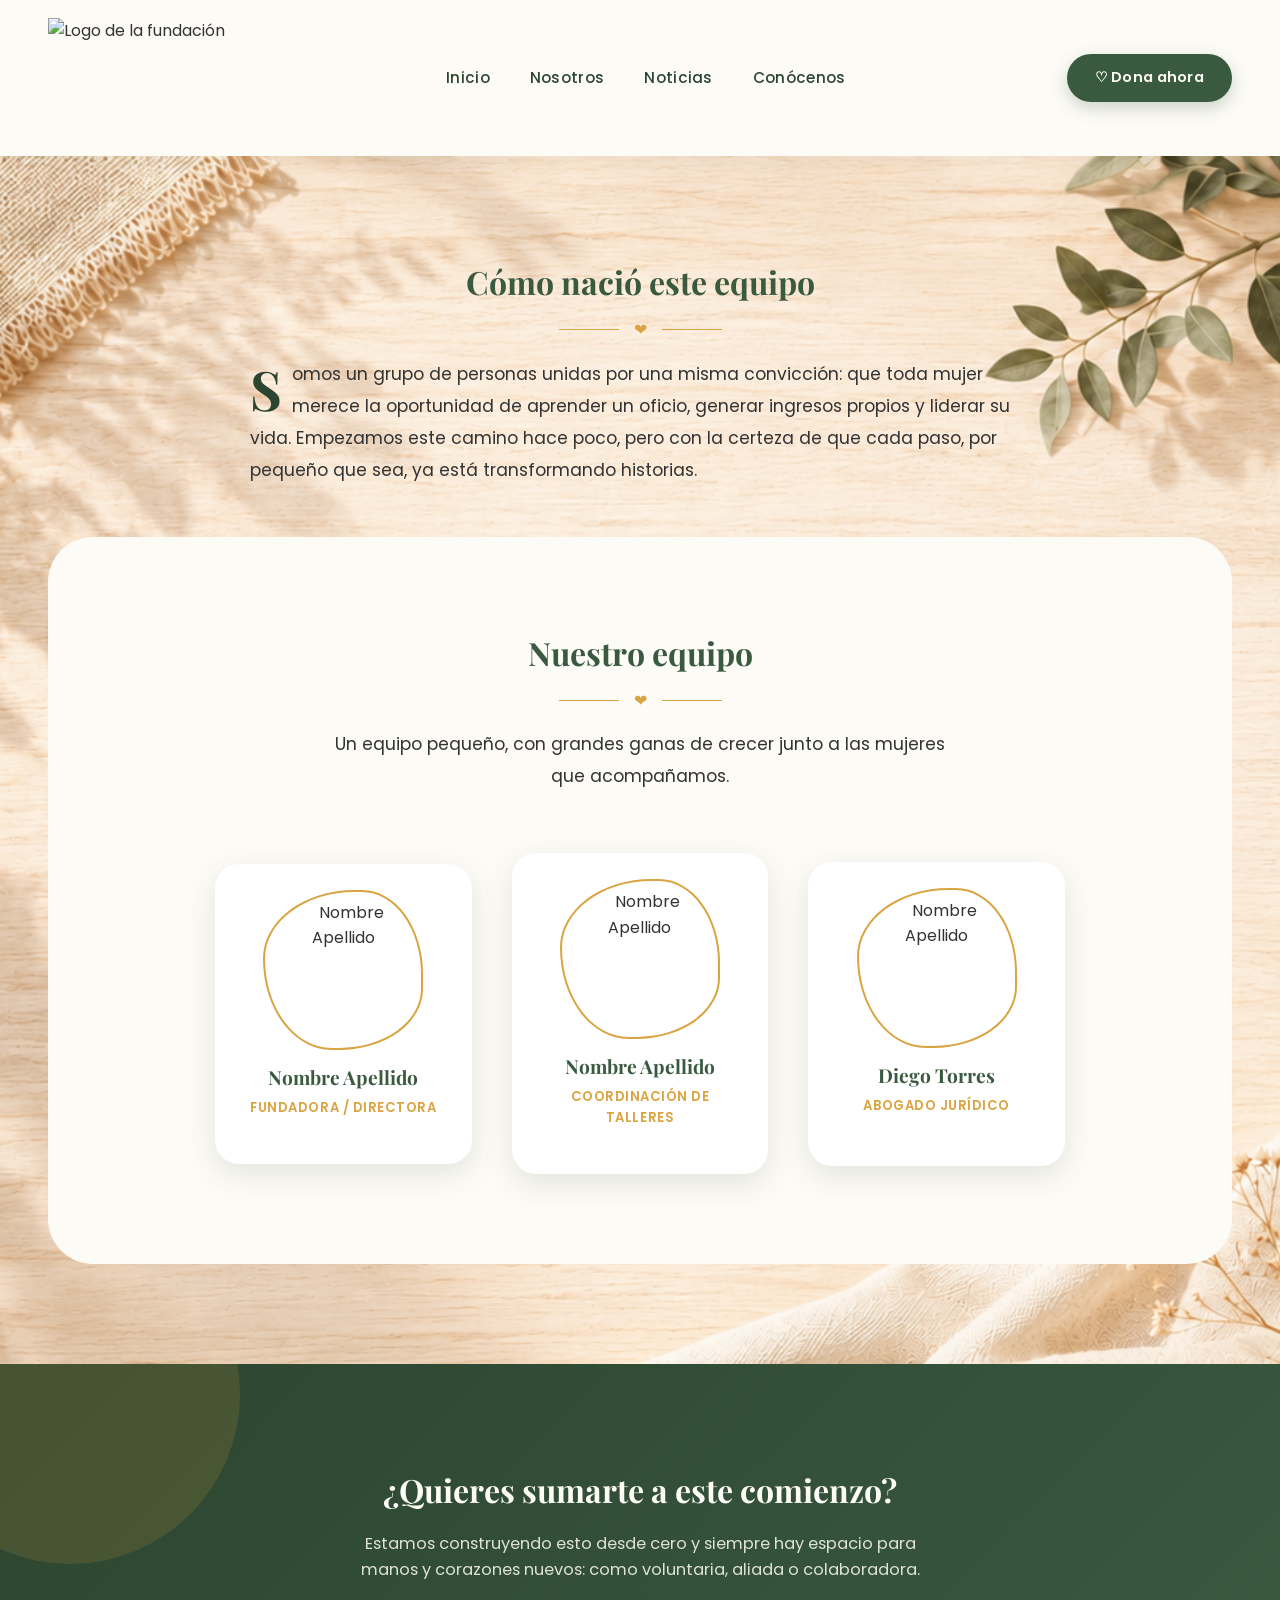
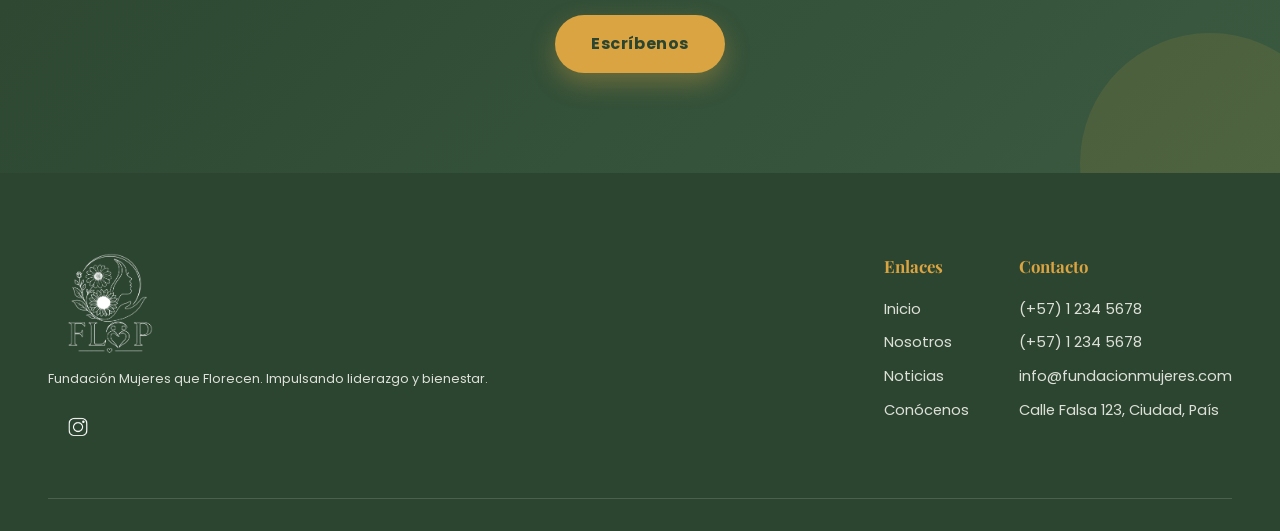
==== conocenos.html @ de9be303 "Primera subida del sitio" ====
<!DOCTYPE html>
<html lang="en">
<head>
    <meta charset="UTF-8">
    <meta name="viewport" content="width=device-width, initial-scale=1.0">
    <title>Document</title>
    <link rel="stylesheet" href="conocenos.css">
    <link rel="stylesheet" href="base.css">
    <link rel="stylesheet" hret="https://cdnjs.cloudflare.com/ajax/libs/font-awesome/6.5.1/css/all.min.css">
</head>
<body>
    <header>
        <img class="logo" src="img/logofundación2.png" alt="Logo de la fundación">
        <nav>
            <ul>
                <li><a href="index.html">Inicio</a></li>
                <li><a href="nosotros.html">Nosotros</a></li>
                <li><a href="noticias.html">Noticias</a></li>
                <li><a href="conocenos.html">Conócenos</a></li>
            </ul>
        </nav>
        <a href="#" class="boton">♡ Dona ahora</a>
    </header>

    <main>
        <!-- Historia breve / por qué nació -->
        <section id="origen-equipo" class="origen-equipo">
            <div class="contenido-origen">
                <div class="encabezado-origen">
                    <h2>Cómo nació este equipo</h2>
                    <div class="divisor" style="justify-content:center;">❤ </div>
                </div>
                <p>Somos un grupo de personas unidas por una misma convicción: que toda mujer merece la oportunidad de aprender un oficio, generar ingresos propios y liderar su vida. Empezamos este camino hace poco, pero con la certeza de que cada paso, por pequeño que sea, ya está transformando historias.</p>
            </div>
            <div id="equipo" class="equipo">
                <div class="encabezado-equipo">
                    <h2>Nuestro equipo</h2>
                    <div class="divisor" style="justify-content:center;">❤ </div>
                    <p class="bajada-equipo">Un equipo pequeño, con grandes ganas de crecer junto a las mujeres que acompañamos.</p>
                </div>

                <div class="equipo-grid">
                    <div class="card-persona">
                        <div class="foto-persona">
                            <img src="img/equipo/persona1.jpg" alt="Nombre Apellido">
                        </div>
                        <h3>Nombre Apellido</h3>
                        <span class="cargo-persona">Fundadora / Directora</span>
                    </div>

                    <div class="card-persona">
                        <div class="foto-persona">
                            <img src="img/equipo/persona2.jpg" alt="Nombre Apellido">
                        </div>
                        <h3>Nombre Apellido</h3>
                        <span class="cargo-persona">Coordinación de talleres</span>
                    </div>

                    <div class="card-persona">
                        <div class="foto-persona">
                            <img src="img/equipo/persona3.jpg" alt="Nombre Apellido">
                        </div>
                        <h3>Diego Torres</h3>
                        <span class="cargo-persona">Abogado JurÍdico</span>
                        <p></p>
                    </div>
                </div>
            </div>
        </section>
            
     

        <!-- Equipo -->

        <!-- Llamado a sumarse -->
        <section id="unete-equipo" class="unete-equipo">
            <div class="contenido-unete">
                <h2>¿Quieres sumarte a este comienzo?</h2>
                <p>Estamos construyendo esto desde cero y siempre hay espacio para manos y corazones nuevos: como voluntaria, aliada o colaboradora.</p>
                <a href="contactanos.html" class="boton boton-unete">Escríbenos</a>
            </div>
        </section>
    </main>


    <footer>
        <div class="footer-grid">
            <div class="footer-col" style="flex:1 1 220px">
                <div class="logo-footer">
                    <img src="img/logoFundación2.png" alt="Logo de la fundación">
                </div>
                <p style="font-size: 0.8rem;">Fundación Mujeres que Florecen. Impulsando liderazgo y bienestar.</p>
                <div class="redes-sociales">
                    <a href="#"><img src="img/instagram.png" alt="Instagram"></a>
                </div>
            </div>

            <div class="footer-col">
            <h3>Enlaces</h3>
                <ul>
                    <li><a href="index.html">Inicio</a></li>
                    <li><a href="nosotros.html">Nosotros</a></li>
                    <li><a href="noticias.html">Noticias</a></li>
                    <li><a href="conocenos.html">Conócenos</a></li>
                </ul>
            </div>

            <div class="footer-col">
                <h3>Contacto</h3>
                <ul>
                    <li>(+57) 1 234 5678</li>
                    <li>(+57) 1 234 5678</li>
                    <li>info@fundacionmujeres.com</li>
                    <li>Calle Falsa 123, Ciudad, País</li>
                </ul>
            </div>
        </div>
    </footer>
</body>
</html>
---- conocenos.css ----
/* ---------- ORIGEN DEL EQUIPO ---------- */
.origen-equipo{
  position: relative;
  width: 100%;
  background-image: url(img/fondo-como-nacio.png);
  background-size: cover;
  background-position: center;
  background-repeat: no-repeat;
  margin: 0 auto;
  padding: 100px 48px;
  text-align: center;
}
.origen-equipo::before{
  content: "";
  position: absolute;
  inset: 0;
  z-index: 0;
}

.origen-equipo .contenido-origen{
  position: relative;
  z-index: 1;
  max-width: 780px;
  margin: 0 auto;
}
 
.encabezado-origen h2{
  font-size: 2rem;
  margin-bottom: 10px;
}
 

.origen-equipo p{
  color: var(--texto);
  font-size: 1.08rem;
  line-height: 1.85;
}

.contenido-origen p{
  text-align: left;
}
 
.contenido-origen p::first-letter{
  font-family: 'Playfair Display', serif;
  font-size: 3.4rem;
  font-weight: 700;
  color: var(--verde-oscuro);
  float: left;
  line-height: 0.8;
  margin: 8px 10px 0 0;
}
 
/* ---------- EQUIPO ---------- */
.equipo{
  align-items: center;
  background: var(--crema);
  border-radius: 45px;
  max-width: 1200px;
  padding: 90px 13px;
  margin: 50px auto 0; /* antes tenías margin-top: 50px; esto centra horizontalmente */
}
 
.encabezado-equipo{
  text-align: center;
  max-width: 640px;
  margin: 0 auto 60px;
}
 
.encabezado-equipo h2{
  font-size: 2rem;
  margin-bottom: 10px;
}
 
.bajada-equipo{
  color: var(--gris);
  font-size: 1.02rem;
  text-align: center;
}
 
.equipo-grid{
  align-items: center;
  max-width: 850px;
  margin: 0 auto;
  display: grid;
  grid-template-columns: repeat(3, 1fr);
  gap: 40px;
}
 
.card-persona{
  background: var(--blanco);
  border-radius: 24px;
  padding: 36px 28px 32px;
  text-align: center;
  box-shadow: var(--sombra);
  transition: transform .35s ease, box-shadow .35s ease;
}
 
.card-persona:hover{
  transform: translateY(-8px);
  box-shadow: 0 20px 40px rgba(44,69,48,.16);
}
 
.foto-persona{
  position: relative;
  width: 140px;
  height: 140px;
  margin: 0 auto 22px;
}
 

.foto-persona::before{
  content:"";
  position:absolute;
  inset:-10px;
  border: 2px solid var(--dorado);
  border-radius: 60% 40% 55% 45% / 45% 55% 40% 60%;
}
 
.foto-persona img{
  width: 100%;
  height: 100%;
  object-fit: cover;
  border-radius: 60% 40% 55% 45% / 45% 55% 40% 60%;
  position: relative;
  z-index: 1;
}
 
.card-persona h3{
  font-size: 1.2rem;
  margin-bottom: 4px;
}
 
.cargo-persona{
  display: block;
  color: var(--dorado);
  font-weight: 600;
  font-size: .82rem;
  letter-spacing: .04em;
  text-transform: uppercase;
  margin-bottom: 14px;
}
 
.card-persona p{
  color: var(--gris);
  font-size: .95rem;
  margin-bottom: 18px;
}
 
/* ---------- LLAMADO A SUMARSE ---------- */
.unete-equipo{
  position: relative;
  overflow: hidden;
  background: linear-gradient(135deg, var(--verde-oscuro), var(--verde));
  padding: 100px 24px;
  text-align: center;
}
 
.unete-equipo::before{
  content:"";
  position:absolute;
  width:340px; height:340px;
  border-radius:50%;
  background: rgba(217,164,65,.15);
  top:-140px; left:-100px;
}
 
.unete-equipo::after{
  content:"";
  position:absolute;
  width:260px; height:260px;
  border-radius:50%;
  background: rgba(217,164,65,.12);
  bottom:-120px; right:-60px;
}
 
.contenido-unete{
  position: relative;
  z-index: 1;
  max-width: 560px;
  margin: 0 auto;
}
 
.unete-equipo h2{
  color: var(--crema);
  font-size: 2rem;
  margin-bottom: 16px;
}
 
.unete-equipo p{
  color: rgba(253,251,246,.85);
  font-size: 1.02rem;
  margin-bottom: 32px;
}
 
.unete-equipo .boton-unete{
  display: inline-block;
  background: var(--dorado);
  color: var(--verde-oscuro);
  font-weight: 700;
  letter-spacing: .03em;
  padding: 16px 36px;
  border-radius: 999px;
  transition: transform .3s ease, background .3s ease, color .3s ease, box-shadow .3s ease;
  box-shadow: 0 10px 24px rgba(217,164,65,.35);
}
 
.unete-equipo .boton-unete:hover{
  background: var(--crema);
  color: var(--verde-oscuro);
  transform: translateY(-3px);
}
 
/* ---------- RESPONSIVE ---------- */
@media (max-width: 960px){
  .intro-conocenos{ padding: 120px 24px 80px; }
  .origen-equipo{ padding: 40px 24px 90px; }
  .equipo{ padding: 90px 24px; }
}
 
@media (max-width: 600px){
  .intro-conocenos .titulo{ font-size: 2.1rem; }
  .equipo-grid{ grid-template-columns: 1fr; }
  .unete-equipo{ padding: 80px 24px; }
}

@media (max-width: 700px){
  .equipo-grid{
    grid-template-columns: 1fr; /* una sola columna en mobile */
  }
}
---- base.css ----
/* ---------- Variables ---------- */
@import url('https://fonts.googleapis.com/css2?family=Poppins:wght@300;400;500;600;700&family=Playfair+Display:ital,wght@0,500;0,600;0,700;1,500&display=swap');

 
:root{
  --verde: #3a5a40;
  --verde-oscuro: #2c4530;
  --dorado: #d9a441;
  --crema: #fdfbf6;
  --texto: #333333;
  --gris: #6b6b6b;
  --verde-claro: #eef3ea;
  --dorado-suave: #f4e3bb;
  --blanco: #ffffff;
  --sombra: 0 10px 30px rgba(44, 69, 48, 0.12);
}
 
*{ margin:0; padding:0; box-sizing:border-box; }
 
body{
  font-family: 'Poppins', sans-serif;
  color: var(--texto);
  background: var(--crema);
  line-height: 1.6;
  overflow-x: hidden;
}
 
h1, h2, h3{
  font-family: 'Playfair Display', serif;
  color: var(--verde);
}
 
a{ text-decoration:none; color:inherit; }
ul{ list-style:none; }
img{ max-width:100%; display:block; }
 
.contenedor{
  max-width: 1200px;
  margin: 0 auto;
  padding: 0 24px;
}
 
.divisor{
  display:flex;
  align-items:center;
  justify-content:center;
  gap: 15px;
  color: var(--dorado);
  margin: 0 auto 16px;
}
.divisor::before, .divisor::after{
  content:"";
  width:60px;
  height:1px;
  background: var(--dorado);
}
 
@media (prefers-reduced-motion: reduce){
  *{ animation:none !important; transition:none !important; }
}
 
/* ------------HEADER---------- */
header{
  position: sticky;
  top: 0;
  z-index: 100;
  display:flex;
  align-items:center;
  justify-content:space-between;
  gap: 24px;
  padding: 18px 48px;
  background: rgba(253, 251, 246, 0.85);
  backdrop-filter: blur(10px);
  box-shadow: 0 2px 20px rgba(44, 69, 48, 0.06);
}
 
header .logo{
  height: 120px;
  width: auto;
}
 
header nav ul{
  display:flex;
  gap: 40px;
  flex-wrap: wrap;
}
 
header nav a{
  position:relative;
  font-weight:500;
  font-size:.95rem;
  letter-spacing:.02em;
  color: var(--verde-oscuro);
  padding-bottom: 4px;
}
header nav a::after{
  content:"";
  position:absolute;
  left:0; bottom:0;
  width:0; height:2px;
  background: var(--dorado);
  transition: width .3s ease;
}
header nav a:hover::after{ width:100%; }
 
header .boton{
  background: var(--verde);
  color: var(--crema);
  padding: 12px 28px;
  border-radius: 999px;
  font-weight:600;
  font-size:.9rem;
  letter-spacing:.02em;
  white-space: nowrap;
  transition: transform .3s ease, background .3s ease, box-shadow .3s ease;
  box-shadow: 0 6px 16px rgba(58,90,64,.25);
}
header .boton:hover{
  background: var(--verde-oscuro);
  transform: translateY(-2px);
  box-shadow: 0 10px 22px rgba(58,90,64,.35);
}
/* --------footer-------*/
footer{
  background: var(--verde-oscuro);
  color: rgba(253,251,246,.85);
  padding: 80px 48px 32px;
}
 
.footer-grid{
  max-width: 1300px;
  margin: 0 auto;
  display:flex;
  flex-wrap: wrap;
  gap: 50px;
  padding-bottom: 50px;
  border-bottom: 1px solid rgba(253,251,246,.15);
}
 
.logo-footer img{
  height: 100px;
  margin-bottom: 16px;
  filter: brightness(0) invert(1);
}
 
.footer-col h3{
  color: var(--dorado);
  font-size: 1.05rem;
  margin-bottom: 18px;
}
.footer-col ul li{
  margin-bottom: 10px;
  font-size: .92rem;
}
.footer-col a{ transition: color .25s ease; }
.footer-col a:hover{ color: var(--dorado); }
 
.redes-sociales{
  display:flex;
  gap: 14px;
  margin-top: 18px;
}
.redes-sociales img{
  width: 60px;
  filter: brightness(0) invert(1);
  transition: transform .3s ease;
}
.redes-sociales a:hover img{ transform: translateY(-3px); }
 
/* ---------RESPONSIVE----------*/
@media (max-width: 960px){
  header{ padding: 16px 24px; }
  header nav ul{ gap: 22px; }
 
  .hero{
    flex-direction: column;
    text-align: center;
    padding: 70px 24px 90px;
    gap: 50px;
  }
  .hero > div:first-child > p{ margin-inline: auto; }
 
  .quienes-somos{
    flex-direction: column;
    padding: 80px 24px;
    text-align: center;
  }
  .quienes-somos-texto p{ margin-inline: auto; }
 
  .lineas-de-accion{ padding: 70px 24px; }
}
 
@media (max-width: 600px){
  header{ flex-direction: column; gap: 14px; }
  header nav ul{ justify-content:center; gap: 16px; }
 
  .hero h1{ font-size: 2rem; }
  .hero-imagen::before,
  .hero-imagen img{ border-radius: 40% 60% 50% 50% / 50% 50% 40% 60%; }
 
  .correo input{ width: 100%; }
  .footer-grid{ flex-direction: column; gap: 36px; }
}
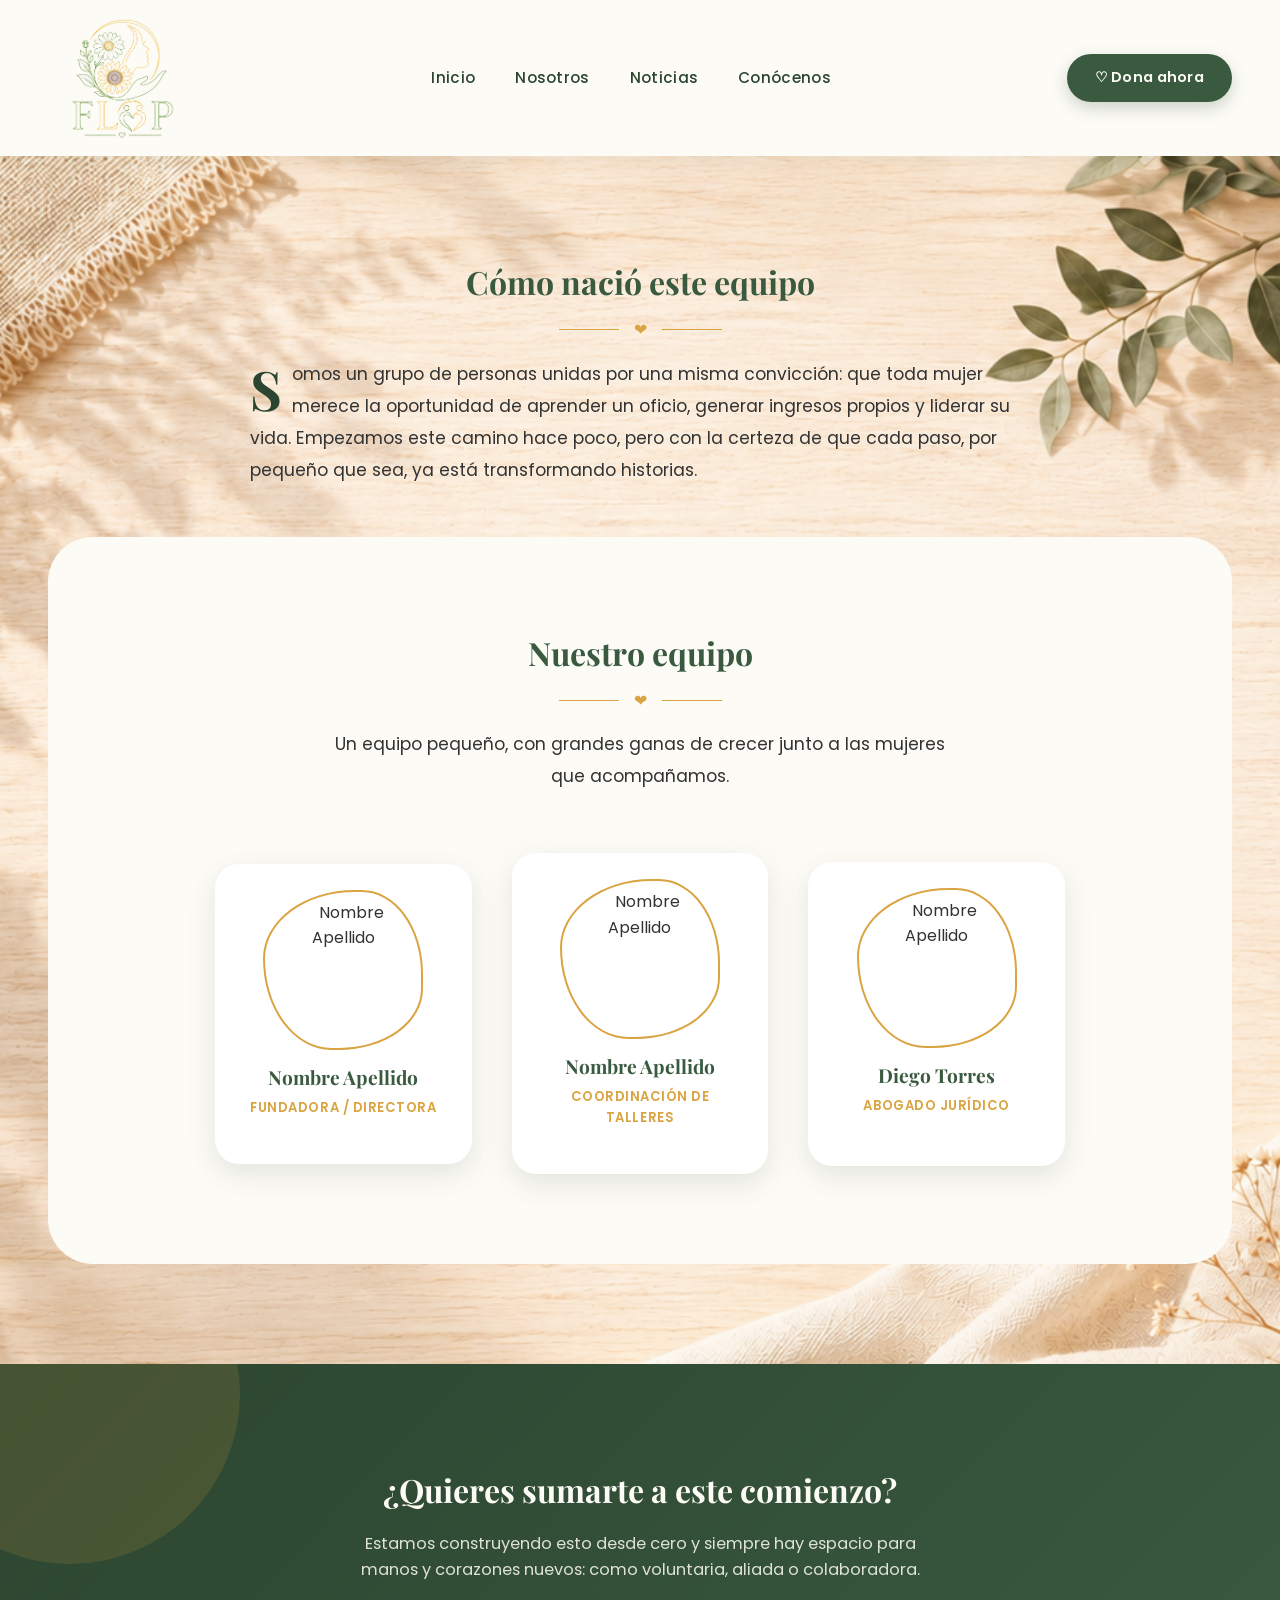
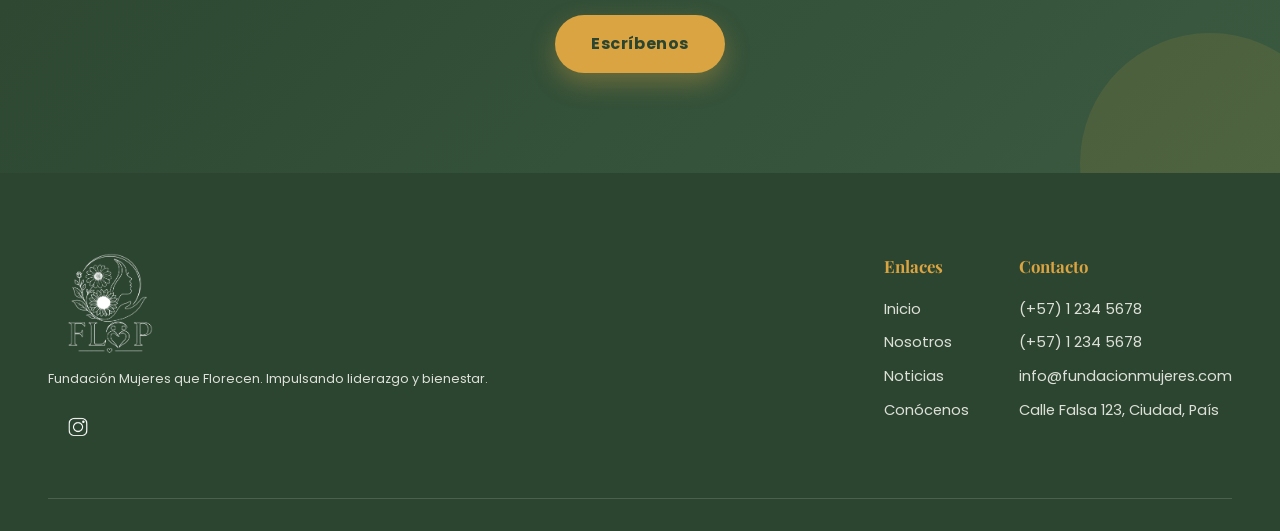
==== commit 30dee028: "se resuelven conflictos con el logo" ====
--- a/conocenos.html
+++ b/conocenos.html
@@ -10,7 +10,7 @@
 </head>
 <body>
     <header>
-        <img class="logo" src="img/logofundación2.png" alt="Logo de la fundación">
+        <img class="logo" src="img/logofundacion2.png" alt="Logo de la fundación">
         <nav>
             <ul>
                 <li><a href="index.html">Inicio</a></li>
@@ -87,7 +87,7 @@
         <div class="footer-grid">
             <div class="footer-col" style="flex:1 1 220px">
                 <div class="logo-footer">
-                    <img src="img/logoFundación2.png" alt="Logo de la fundación">
+                    <img src="img/logofundacion2.png" alt="Logo de la fundación">
                 </div>
                 <p style="font-size: 0.8rem;">Fundación Mujeres que Florecen. Impulsando liderazgo y bienestar.</p>
                 <div class="redes-sociales">
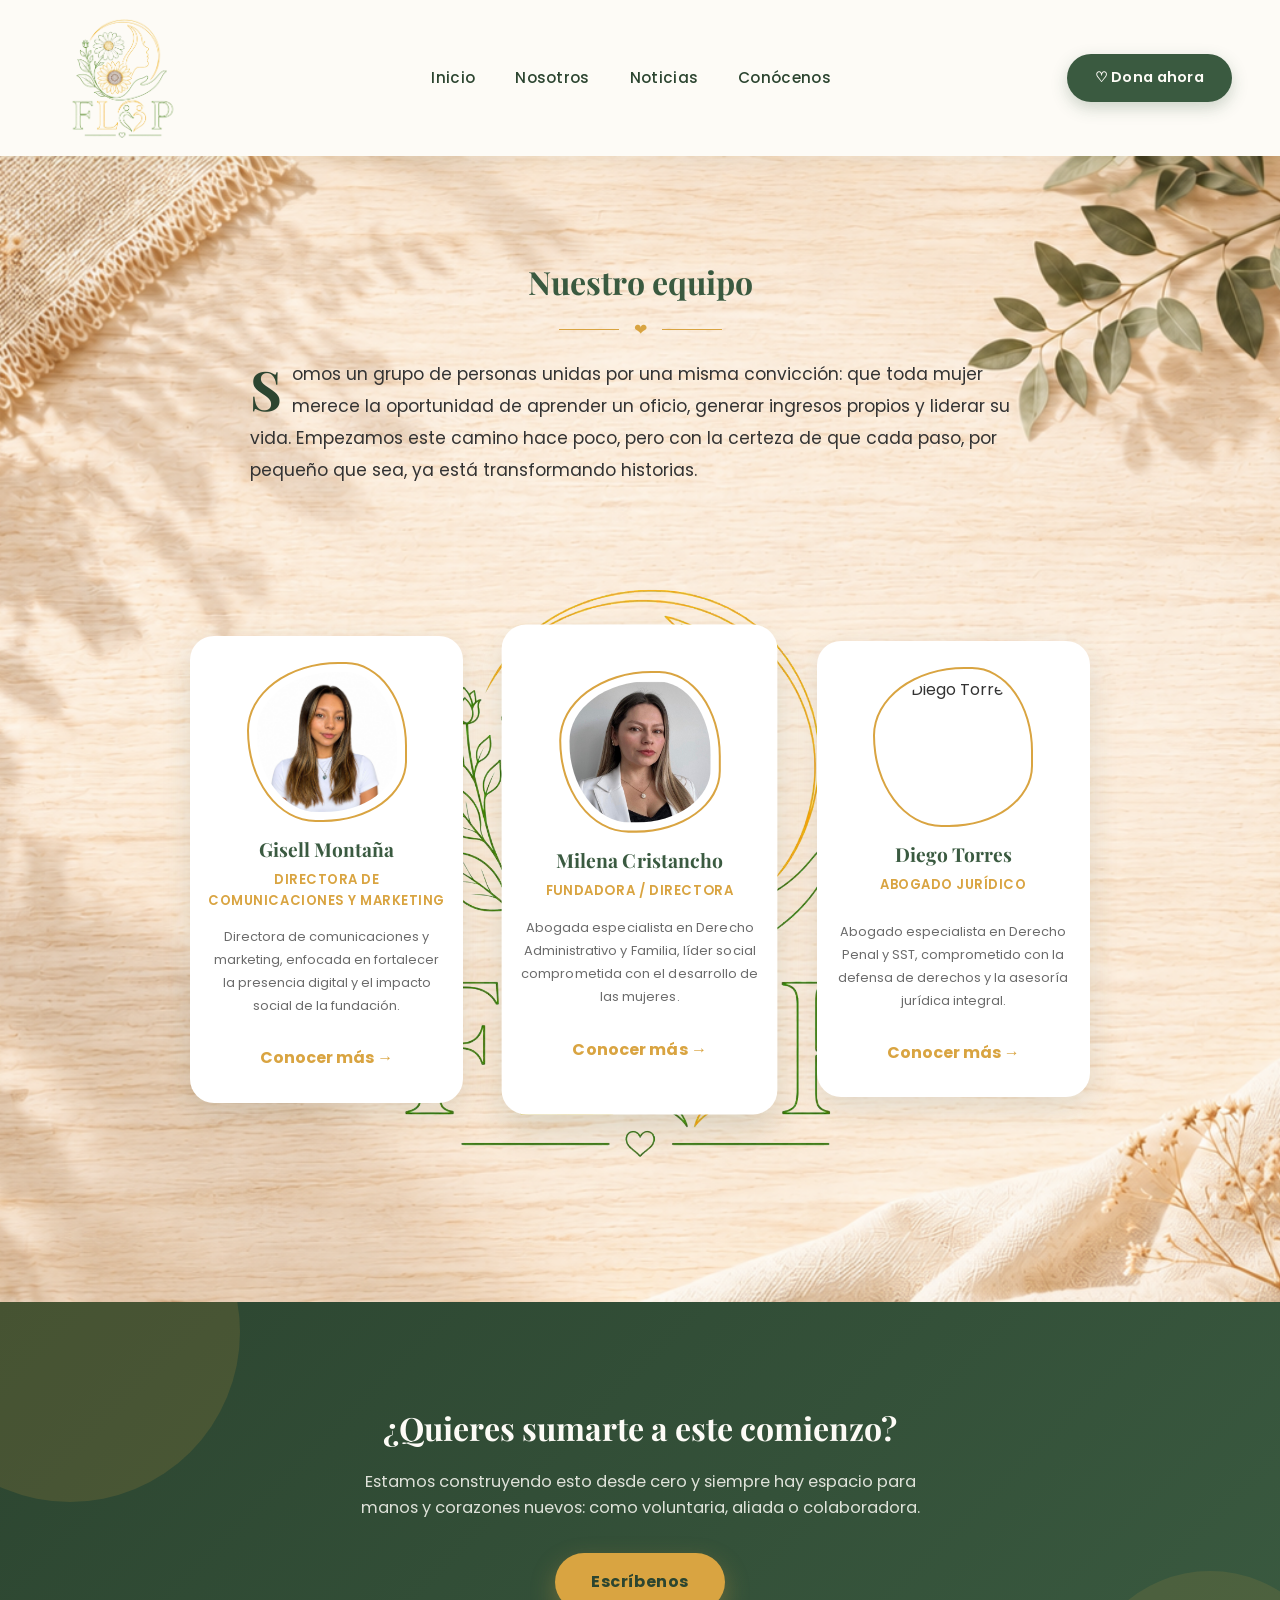
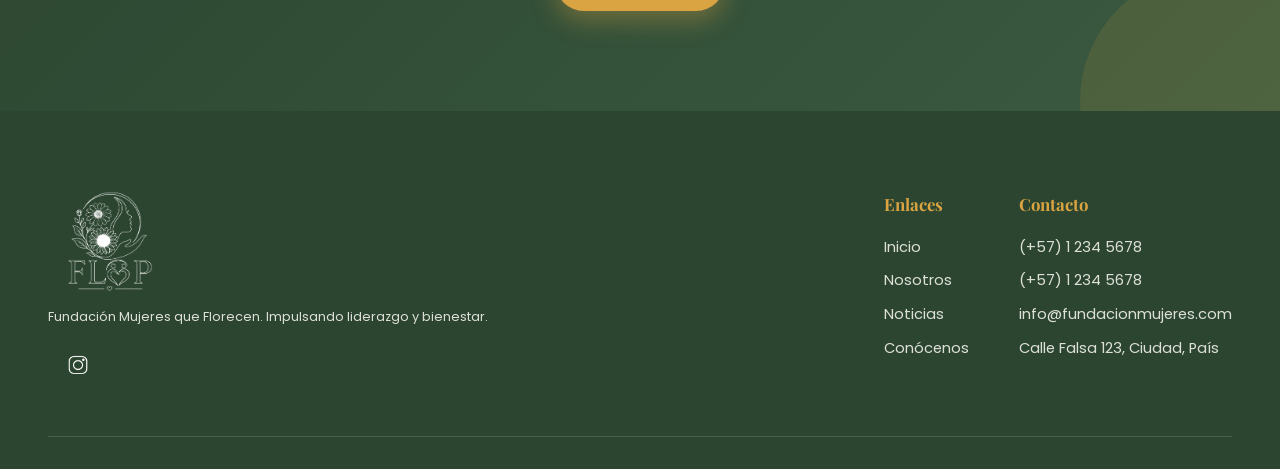
==== commit 82b3f024: "cambios en conócenos, agregado de un modal y la foto del index" ====
--- a/conocenos.html
+++ b/conocenos.html
@@ -6,7 +6,7 @@
     <title>Document</title>
     <link rel="stylesheet" href="conocenos.css">
     <link rel="stylesheet" href="base.css">
-    <link rel="stylesheet" hret="https://cdnjs.cloudflare.com/ajax/libs/font-awesome/6.5.1/css/all.min.css">
+    <link rel="stylesheet" href="https://cdnjs.cloudflare.com/ajax/libs/font-awesome/6.5.1/css/all.min.css">
 </head>
 <body>
     <header>
@@ -27,50 +27,50 @@
         <section id="origen-equipo" class="origen-equipo">
             <div class="contenido-origen">
                 <div class="encabezado-origen">
-                    <h2>Cómo nació este equipo</h2>
+                    <h2>Nuestro equipo</h2>
                     <div class="divisor" style="justify-content:center;">❤ </div>
                 </div>
                 <p>Somos un grupo de personas unidas por una misma convicción: que toda mujer merece la oportunidad de aprender un oficio, generar ingresos propios y liderar su vida. Empezamos este camino hace poco, pero con la certeza de que cada paso, por pequeño que sea, ya está transformando historias.</p>
             </div>
             <div id="equipo" class="equipo">
-                <div class="encabezado-equipo">
-                    <h2>Nuestro equipo</h2>
-                    <div class="divisor" style="justify-content:center;">❤ </div>
-                    <p class="bajada-equipo">Un equipo pequeño, con grandes ganas de crecer junto a las mujeres que acompañamos.</p>
-                </div>
-
                 <div class="equipo-grid">
-                    <div class="card-persona">
-                        <div class="foto-persona">
-                            <img src="img/equipo/persona1.jpg" alt="Nombre Apellido">
-                        </div>
-                        <h3>Nombre Apellido</h3>
-                        <span class="cargo-persona">Fundadora / Directora</span>
-                    </div>
 
                     <div class="card-persona">
                         <div class="foto-persona">
-                            <img src="img/equipo/persona2.jpg" alt="Nombre Apellido">
+                            <img src="img/foto1.jpeg" alt="Gisell Montaña">
                         </div>
-                        <h3>Nombre Apellido</h3>
-                        <span class="cargo-persona">Coordinación de talleres</span>
+                        <h3>Gisell Montaña</h3>
+                        <span class="cargo-persona">Directora de comunicaciones y marketing</span>
+                        <p>Directora de comunicaciones y marketing, enfocada en fortalecer la presencia digital y el impacto social de la fundación.</p>
+                            <a href="#" onclick="abrirModal('gisell'); return false" class="conocer-mas">
+                            Conocer más →
+                            </a>                    
                     </div>
-
                     <div class="card-persona">
                         <div class="foto-persona">
-                            <img src="img/equipo/persona3.jpg" alt="Nombre Apellido">
+                            <img src="img/foto2.jpeg" alt="Milena Cristancho">
+                        </div>
+                        <h3>Milena Cristancho</h3>
+                        <span class="cargo-persona">Fundadora / Directora</span>
+                        <p>Abogada especialista en Derecho Administrativo y Familia, líder social comprometida con el desarrollo de las mujeres.</p>
+                            <a href="#" onclick="abrirModal('milena'); return false" class="conocer-mas">
+                            Conocer más →
+                            </a>
+                    </div>
+                    <div class="card-persona">
+                        <div class="foto-persona">
+                            <img src="img/persona3.jpg" alt="Diego Torres">
                         </div>
                         <h3>Diego Torres</h3>
                         <span class="cargo-persona">Abogado JurÍdico</span>
-                        <p></p>
+                        <p>Abogado especialista en Derecho Penal y SST, comprometido con la defensa de derechos y la asesoría jurídica integral.</p>
+                        <a href="#" onclick="abrirModal('diego'); return false"; class="conocer-mas">
+                            Conocer más →
+                        </a> 
                     </div>
                 </div>
             </div>
         </section>
-            
-     
-
-        <!-- Equipo -->
 
         <!-- Llamado a sumarse -->
         <section id="unete-equipo" class="unete-equipo">
@@ -116,5 +116,27 @@
             </div>
         </div>
     </footer>
+
+<div id="modal" class="modal">
+
+    <div class="contenido-modal">
+
+        <span class="cerrar" onclick="cerrarModal()">
+            &times;
+        </span>
+
+        <img  id="modal-img" src="img/directora.jpg" alt="">
+
+        <h2 id="modal-nombre"></h2>
+
+        <h4 id="modal-cargo"></h4>
+
+        <p id="modal-texto">
+        </p>
+
+    </div>
+
+</div>
+<script src="script.js"></script>
 </body>
 </html>
--- a/conocenos.css
+++ b/conocenos.css
@@ -9,12 +9,21 @@
   margin: 0 auto;
   padding: 100px 48px;
   text-align: center;
+  overflow: hidden;
 }
 .origen-equipo::before{
   content: "";
   position: absolute;
   inset: 0;
   z-index: 0;
+  pointer-events: none;
+}
+
+.contenido-origen,
+.equipo,
+.card-persona{
+    position: relative;
+    z-index: 1;
 }
 
 .origen-equipo .contenido-origen{
@@ -52,8 +61,11 @@
  
 /* ---------- EQUIPO ---------- */
 .equipo{
+  background: url(img/logofundacion2.png);
+  background-size: 60% auto;
+  background-position: center;
+  background-repeat: no-repeat;
   align-items: center;
-  background: var(--crema);
   border-radius: 45px;
   max-width: 1200px;
   padding: 90px 13px;
@@ -70,29 +82,46 @@
   font-size: 2rem;
   margin-bottom: 10px;
 }
- 
-.bajada-equipo{
-  color: var(--gris);
-  font-size: 1.02rem;
-  text-align: center;
-}
- 
+
 .equipo-grid{
   align-items: center;
-  max-width: 850px;
+  max-width: 900px;
   margin: 0 auto;
   display: grid;
   grid-template-columns: repeat(3, 1fr);
   gap: 40px;
 }
- 
+
+.equipo-grid .card-persona:nth-child(2){
+  padding-top: 56px;
+  padding-bottom: 52px;
+  min-height: 280px;
+  transform: scale(1.01);
+  box-shadow: 0 16px 32px rgba(44,69,48,.14);
+}
+
+.equipo-grid .card-persona:not(:nth-child(2)){
+  min-height: 240px;
+  display: flex;
+  flex-direction: column;
+}
+
+.equipo-grid .card-persona:not(:nth-child(2)) .cargo-persona{
+  min-height: 2.4em;
+}
+
+.equipo-grid .card-persona:not(:nth-child(2)) p{
+  flex-grow: 1;
+}
+
 .card-persona{
   background: var(--blanco);
   border-radius: 24px;
-  padding: 36px 28px 32px;
+  padding: 36px 18px 32px;
   text-align: center;
   box-shadow: var(--sombra);
   transition: transform .35s ease, box-shadow .35s ease;
+  min-height: 220px;
 }
  
 .card-persona:hover{
@@ -142,8 +171,82 @@
  
 .card-persona p{
   color: var(--gris);
-  font-size: .95rem;
+  font-size: .8rem;
   margin-bottom: 18px;
+  line-height: 1.8;
+}
+
+.conocer-mas{
+  display: inline-block;
+  margin-top: 10px;
+  color: var(--dorado);
+  font-weight: 700;
+  text-decoration: none;
+  font-size: 1rem;
+  transition: .3s ease;
+}
+
+.conocer-mas:hover{
+  color: var(--verde-oscuro);
+}
+
+.modal{
+  display:none;
+  position:fixed;
+  top:0;
+  left:0;
+  width:100%;
+  height:100%;
+  background:rgba(0,0,0,.6);
+  justify-content:center;
+  align-items:center;
+  z-index:9999;
+  padding: 20px;
+}
+
+.contenido-modal{
+  background:white;
+  width:700px;
+  max-width:90%;
+  min-height: 420px;       /* nuevo: piso mínimo, para que textos cortos no se vean "flotando" */
+  max-height: 85vh;        /* nuevo: techo, para que textos largos no se salgan de la pantalla */
+  overflow-y: auto;        /* nuevo: si el texto no cabe, hace scroll interno en vez de desbordar */
+  border-radius:20px;
+  padding:40px;
+  position:relative;
+  text-align:center;
+  display: flex;            /* nuevo */
+  flex-direction: column;   /* nuevo */
+  justify-content: flex-start;  /* nuevo: centra el contenido cuando el texto es corto */
+  animation: aparecerModal .25s ease;  /* nuevo: transición suave al abrir */
+}
+
+@keyframes aparecerModal{
+  from{ opacity: 0; transform: translateY(-12px) scale(.97); }
+  to{ opacity: 1; transform: translateY(0) scale(1); }
+}
+
+.contenido-modal img{
+  width:170px;
+  height:170px;
+  border-radius:50%;
+  object-fit:cover;
+  margin-bottom:10px auto 20px;
+  flex-shrink: 0;
+}
+
+.cerrar{
+  position:absolute;
+  right:25px;
+  top:15px;
+  font-size:35px;
+  cursor:pointer;
+}
+
+.contenido-modal p{
+  line-height:1.8;
+  margin-top:20px;
+  text-align:justify;
 }
  
 /* ---------- LLAMADO A SUMARSE ---------- */
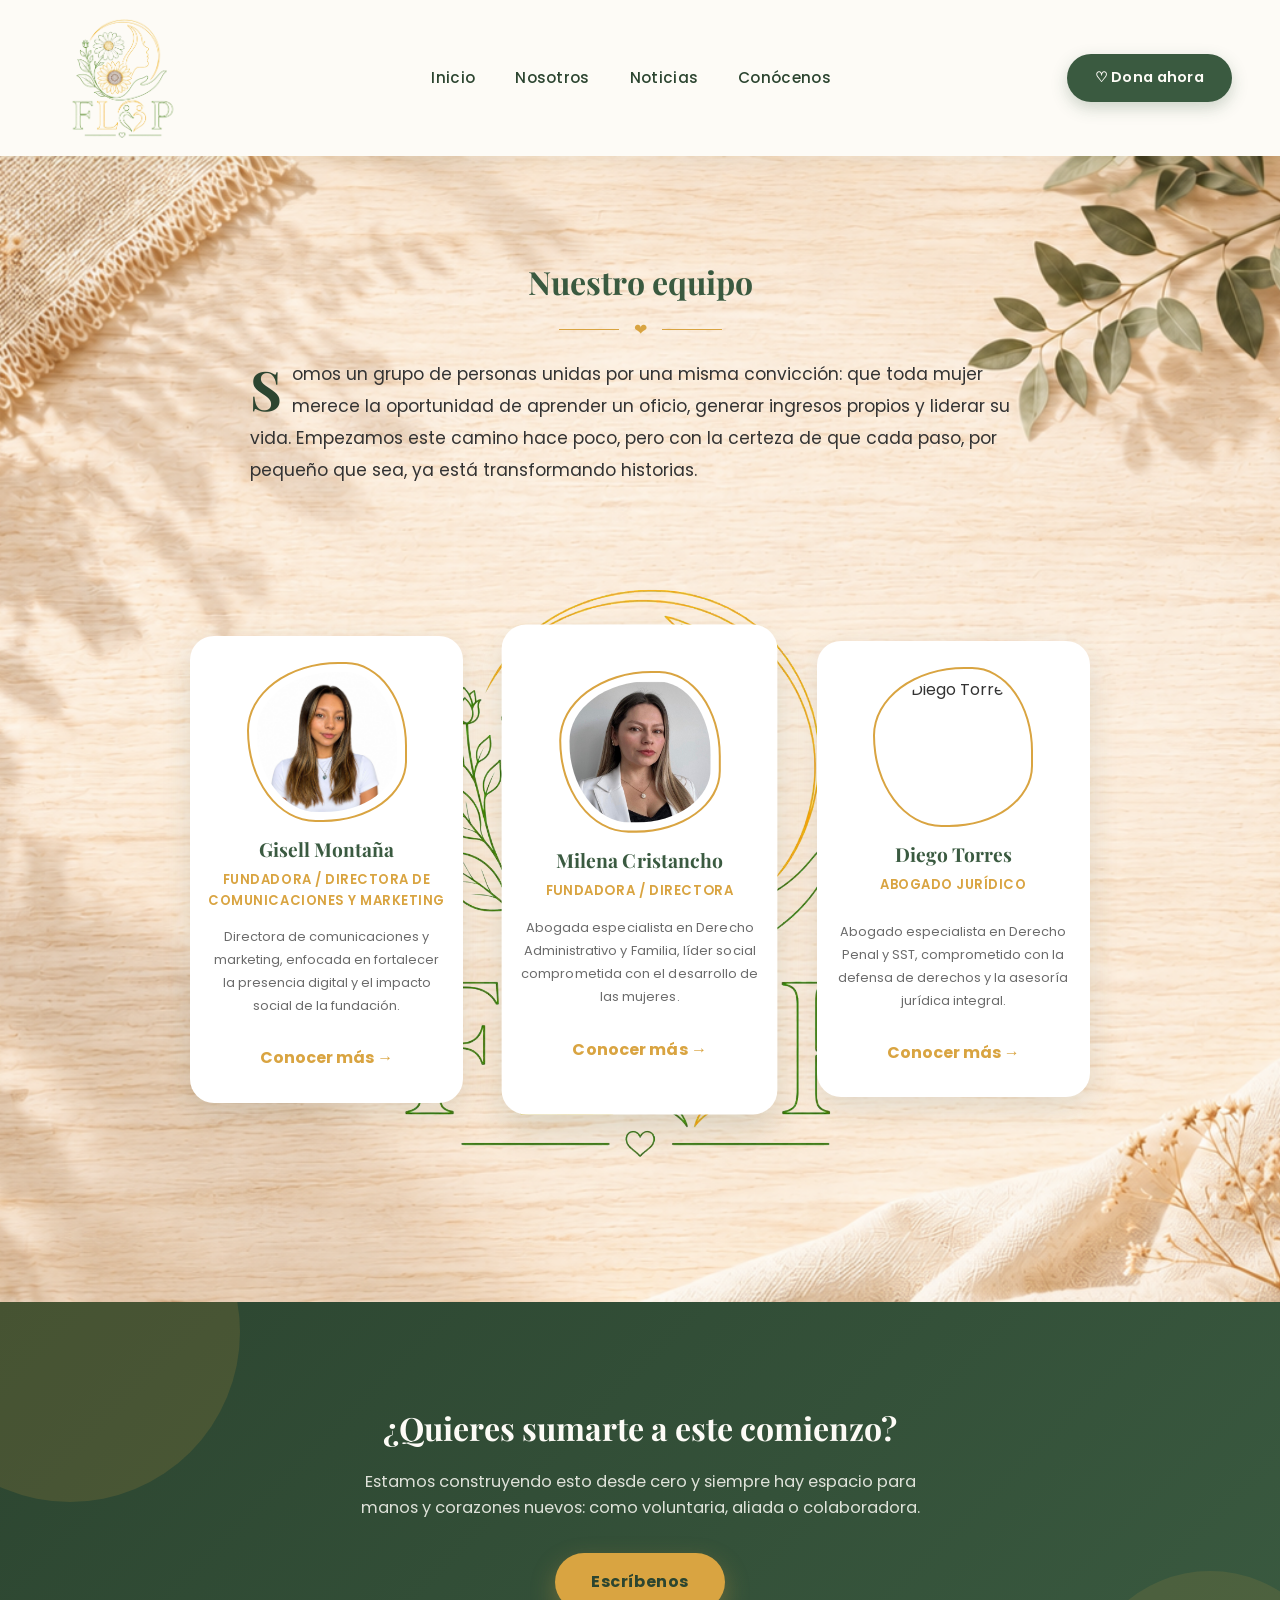
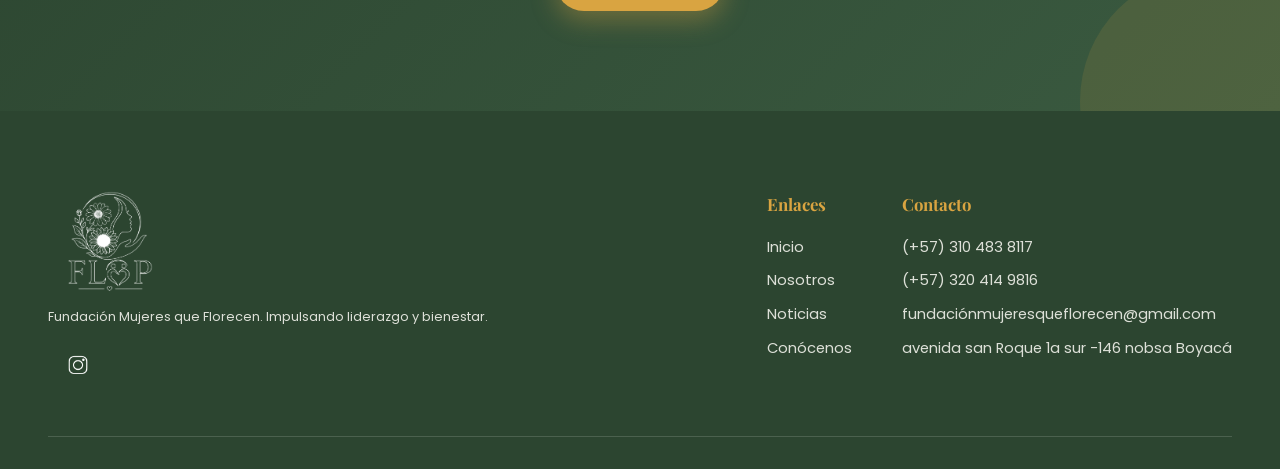
==== commit 4b27db04: "agregamos la información de la empresa" ====
--- a/conocenos.html
+++ b/conocenos.html
@@ -40,7 +40,7 @@
                             <img src="img/foto1.jpeg" alt="Gisell Montaña">
                         </div>
                         <h3>Gisell Montaña</h3>
-                        <span class="cargo-persona">Directora de comunicaciones y marketing</span>
+                        <span class="cargo-persona">Fundadora / Directora de comunicaciones y marketing</span>
                         <p>Directora de comunicaciones y marketing, enfocada en fortalecer la presencia digital y el impacto social de la fundación.</p>
                             <a href="#" onclick="abrirModal('gisell'); return false" class="conocer-mas">
                             Conocer más →
@@ -108,10 +108,10 @@
             <div class="footer-col">
                 <h3>Contacto</h3>
                 <ul>
-                    <li>(+57) 1 234 5678</li>
-                    <li>(+57) 1 234 5678</li>
-                    <li>info@fundacionmujeres.com</li>
-                    <li>Calle Falsa 123, Ciudad, País</li>
+                    <li>(+57) 310 483 8117</li>
+                    <li>(+57) 320 414 9816</li>
+                    <li>fundaciónmujeresqueflorecen@gmail.com</li>
+                    <li>avenida san Roque 1a sur -146 nobsa Boyacá</li>
                 </ul>
             </div>
         </div>
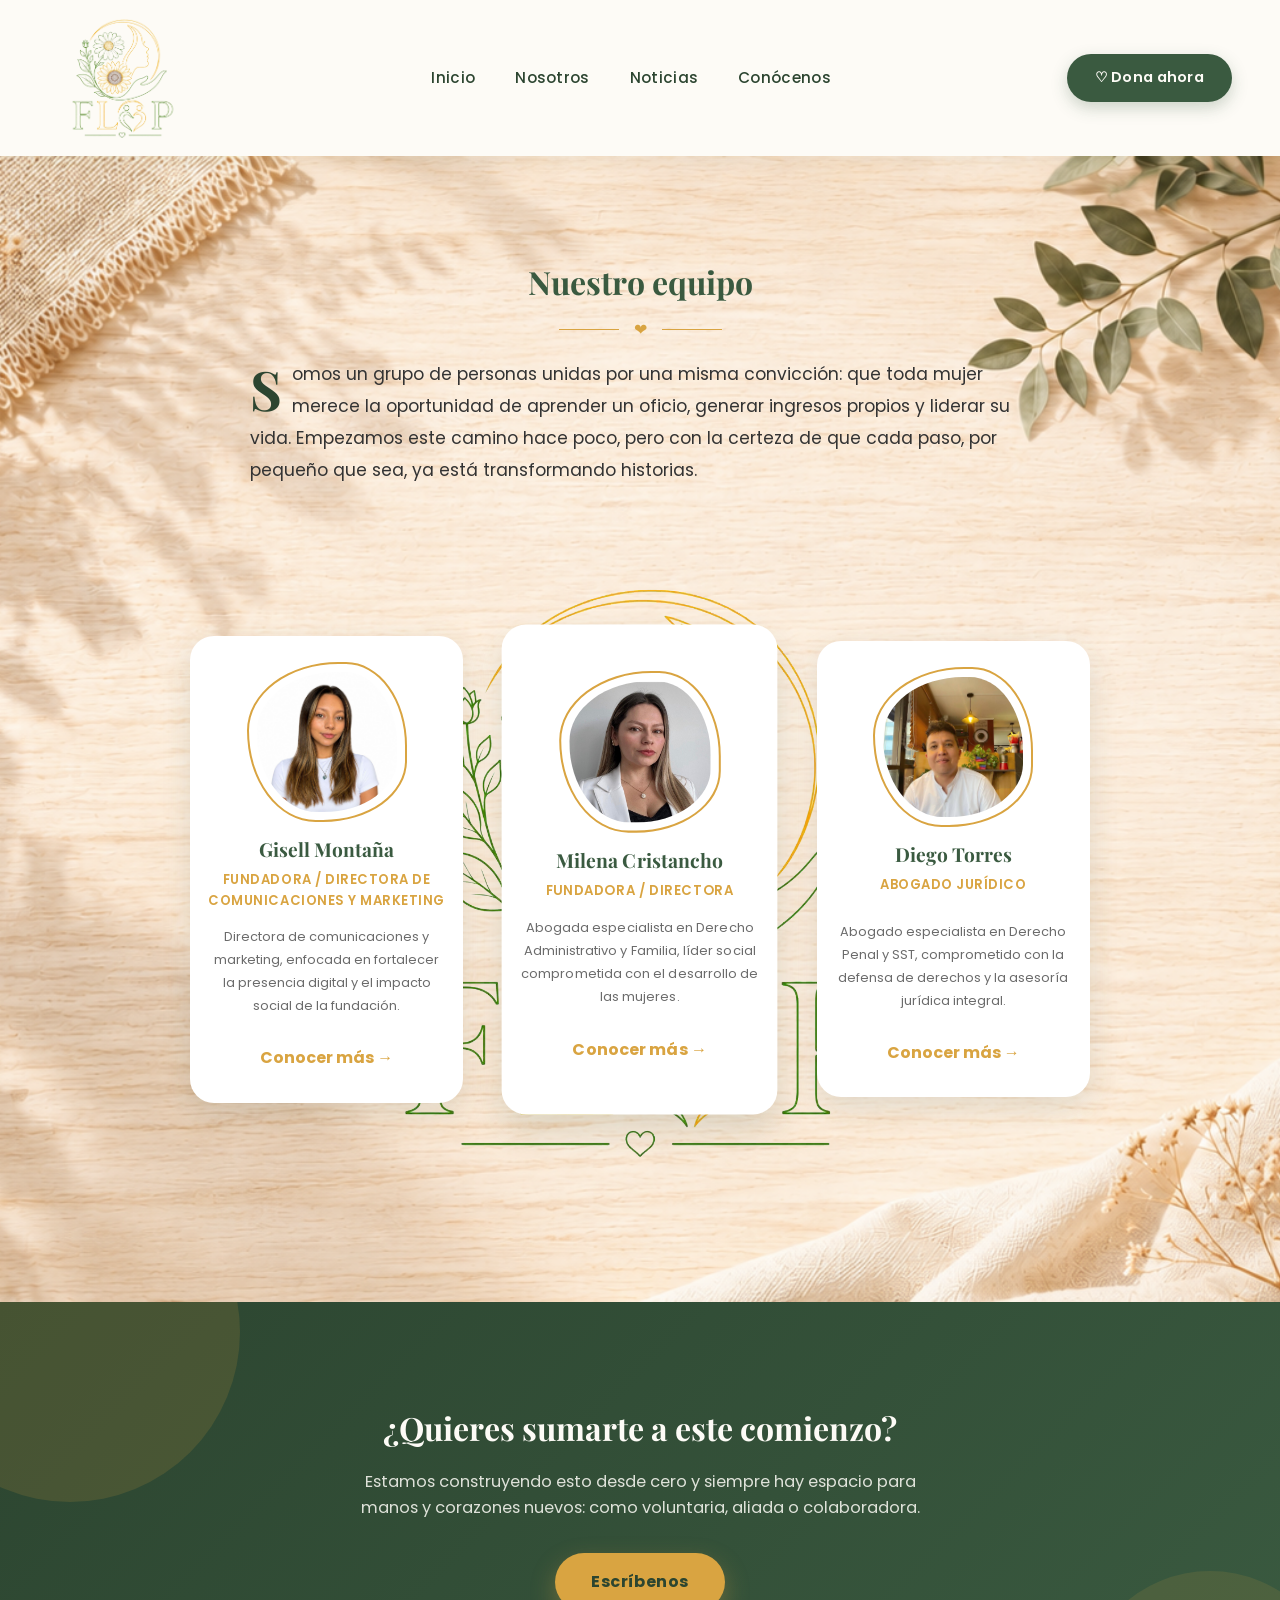
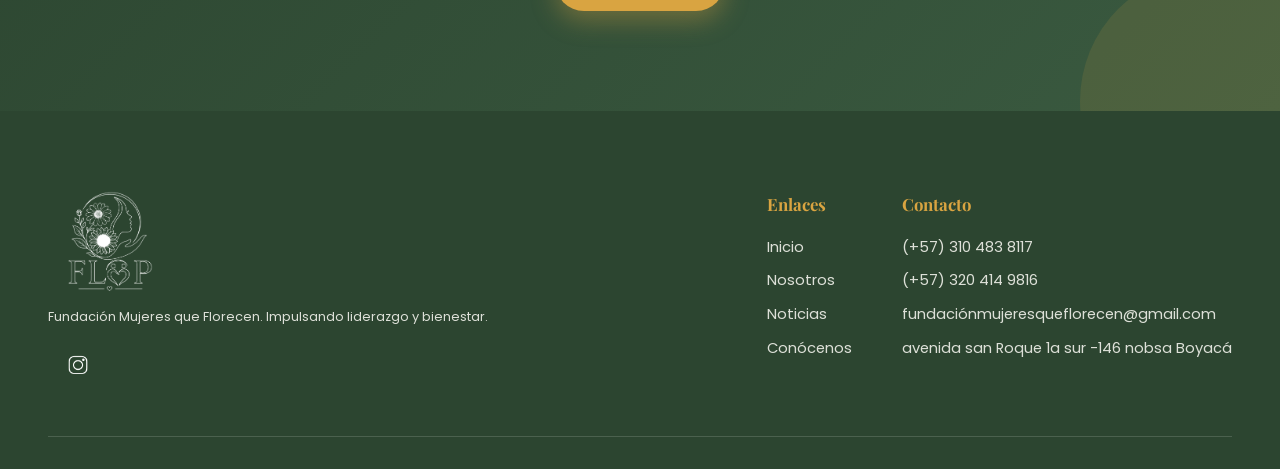
==== commit 91b8db04: "se agregó la foto de la persona 3" ====
--- a/conocenos.html
+++ b/conocenos.html
@@ -59,7 +59,7 @@
                     </div>
                     <div class="card-persona">
                         <div class="foto-persona">
-                            <img src="img/persona3.jpg" alt="Diego Torres">
+                            <img src="img/foto3.jpeg" alt="Diego Torres">
                         </div>
                         <h3>Diego Torres</h3>
                         <span class="cargo-persona">Abogado JurÍdico</span>
